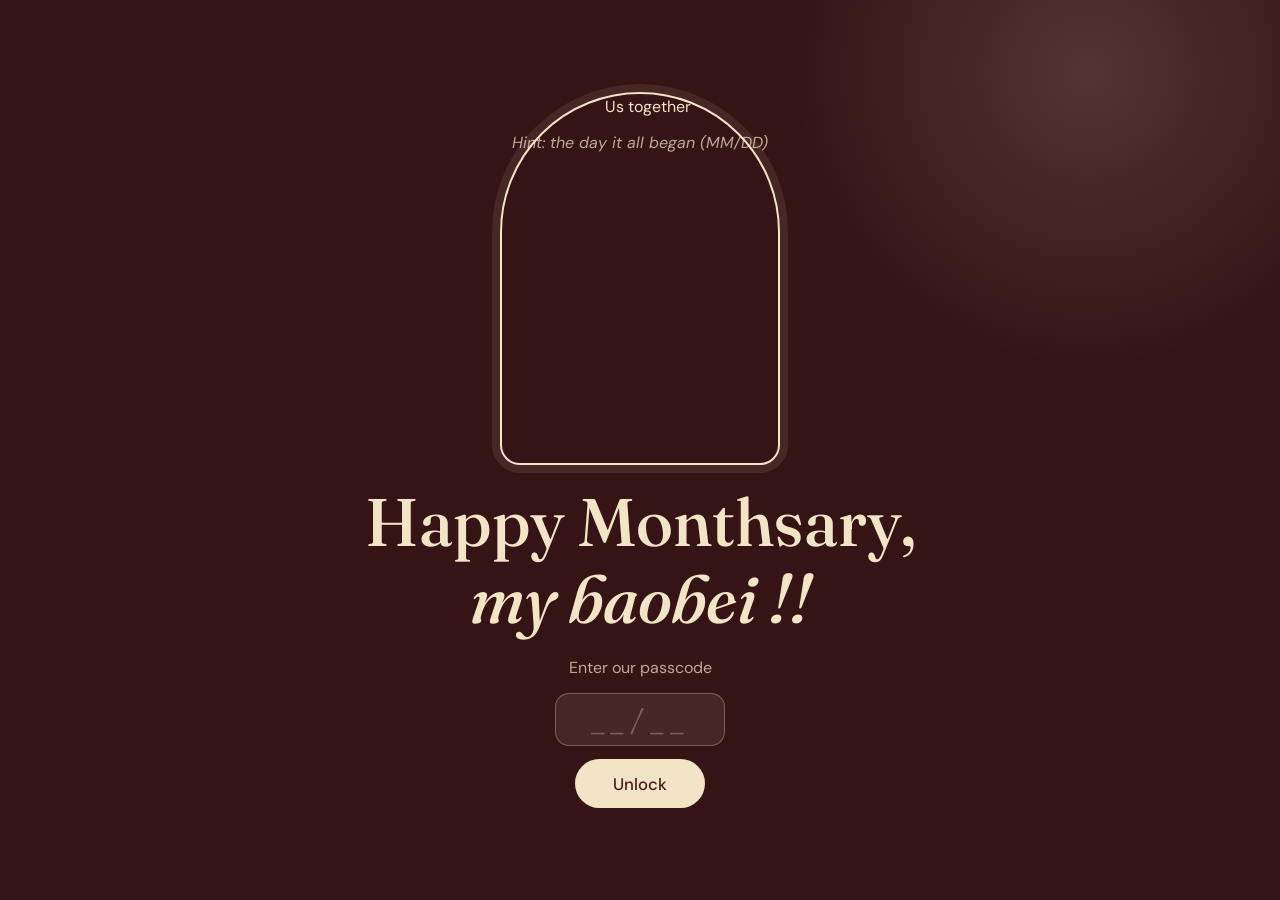
==== scrapbook.html @ 64e8ce2a "4th motmot" ====
<!DOCTYPE html>
<html lang="en">
<head>
<meta charset="UTF-8">
<meta name="viewport" content="width=device-width, initial-scale=1">
<title>our scrapbook</title>
<link href="https://fonts.googleapis.com/css2?family=Fraunces:ital,opsz,wght@0,9..144,500;1,9..144,500&family=DM+Sans:wght@400;500&family=Caveat:wght@500&display=swap" rel="stylesheet">
<link rel="stylesheet" href="style.css">
</head>
<body data-page="scrapbook" data-theme="night">
<main>
  <h1 class="page-title">our little scrapbook</h1>
  <p class="page-sub">ldr edition. tap a photo to see it bigger.</p>

  <section class="wall">
    <figure class="polaroid" tabindex="0" role="button" data-cap="Our first video call"><div class="ph"><img src="assets/scrapbook/call1.jpg" alt="Our first video call" onerror="this.remove()"></div><figcaption>Our first video call<small>Video call</small></figcaption></figure>
    <figure class="polaroid" tabindex="0" role="button" data-cap="Your sleepy face"><div class="ph"><img src="assets/scrapbook/call2.jpg" alt="Your sleepy face" onerror="this.remove()"></div><figcaption>Your sleepy face<small>Video call</small></figcaption></figure>
    <figure class="polaroid" tabindex="0" role="button" data-cap="We could not stop laughing"><div class="ph"><img src="assets/scrapbook/call3.jpg" alt="We could not stop laughing" onerror="this.remove()"></div><figcaption>We could not stop laughing<small>Video call</small></figcaption></figure>
    <figure class="polaroid" tabindex="0" role="button" data-cap="Funniest screenshot ever"><div class="ph"><img src="assets/scrapbook/call4.jpg" alt="Funniest screenshot ever" onerror="this.remove()"></div><figcaption>Funniest screenshot ever<small>Video call</small></figcaption></figure>
    <figure class="polaroid" tabindex="0" role="button" data-cap="Finally together"><div class="ph"><img src="assets/scrapbook/visit1.jpg" alt="Finally together" onerror="this.remove()"></div><figcaption>Finally together<small>Visit</small></figcaption></figure>
    <figure class="polaroid" tabindex="0" role="button" data-cap="Our favorite place"><div class="ph"><img src="assets/scrapbook/visit2.jpg" alt="Our favorite place" onerror="this.remove()"></div><figcaption>Our favorite place<small>Visit</small></figcaption></figure>
    <figure class="polaroid" tabindex="0" role="button" data-cap="Hand in hand"><div class="ph"><img src="assets/scrapbook/visit3.jpg" alt="Hand in hand" onerror="this.remove()"></div><figcaption>Hand in hand<small>Visit</small></figcaption></figure>
    <figure class="polaroid" tabindex="0" role="button" data-cap="Goodbye hugs"><div class="ph"><img src="assets/scrapbook/visit4.jpg" alt="Goodbye hugs" onerror="this.remove()"></div><figcaption>Goodbye hugs<small>Visit</small></figcaption></figure>
  </section>
</main>

<div class="lightbox" id="lb" hidden role="dialog" aria-label="Photo viewer">
  <figure><img id="lbImg" alt=""><figcaption id="lbCap"></figcaption></figure>
</div>

<script src="shared.js"></script>
<script>
const lb = document.getElementById('lb'), lbImg = document.getElementById('lbImg'), lbCap = document.getElementById('lbCap');
function openPhoto(el) {
  const img = el.querySelector('img');
  if (!img) return;                       // no photo added yet
  lbImg.src = img.src; lbCap.textContent = el.dataset.cap; lb.hidden = false;
}
document.querySelectorAll('.polaroid').forEach(f => {
  f.addEventListener('click', () => openPhoto(f));
  f.addEventListener('keydown', e => { if (e.key === 'Enter' || e.key === ' ') { e.preventDefault(); openPhoto(f); } });
});
lb.addEventListener('click', () => lb.hidden = true);
addEventListener('keydown', e => { if (e.key === 'Escape') lb.hidden = true; });
</script>
</body>
</html>
---- style.css ----
:root{
  --bg:#4b1b1e; --ink:#f2e5c5; --muted:rgba(242,229,197,.72); --soft:rgba(242,229,197,.09); --line:rgba(242,229,197,.3);
  --font-d:'Fraunces',serif; --font-b:'DM Sans',sans-serif; --font-h:'Caveat',cursive;
}
*{box-sizing:border-box;margin:0}
html{scroll-behavior:smooth}
body{background:var(--bg);color:var(--ink);font-family:var(--font-b);line-height:1.6;min-height:100vh;animation:pageIn .8s ease both;transition:opacity .6s}
body.leaving{opacity:0}
@keyframes pageIn{from{opacity:0}to{opacity:1}}
/* day / night lighting (follows Sydney time) */
body::before{content:"";position:fixed;inset:0;z-index:-1;pointer-events:none;transition:background 1.5s}
body[data-theme="night"]::before{background:radial-gradient(circle at 85% 8%,rgba(242,229,197,.16),transparent 22%),linear-gradient(rgba(0,0,0,.28),rgba(0,0,0,.28))}
body[data-theme="day"]::before{background:radial-gradient(circle at 85% 8%,rgba(255,196,110,.38),transparent 45%),linear-gradient(rgba(255,170,90,.06),transparent)}
h1,h2{font-family:var(--font-d);font-weight:500;line-height:1.15}
em{font-style:italic}
:focus-visible{outline:3px solid var(--ink);outline-offset:3px}
.btn{display:inline-block;background:var(--ink);color:var(--bg);border:0;padding:.85rem 2.4rem;font:500 1.05rem var(--font-b);border-radius:999px;cursor:pointer;text-decoration:none;transition:transform .2s}
.btn:hover{transform:translateY(-2px) scale(1.04)}

/* navbar */
.nav{position:sticky;top:0;z-index:10;display:flex;align-items:center;justify-content:space-between;gap:1rem;padding:.8rem 1.4rem;background:rgba(75,27,30,.88);backdrop-filter:blur(8px);border-bottom:1px solid var(--line)}
.nav .brand{font:italic 500 1.2rem var(--font-d)}
.nav .links{display:flex;gap:1.4rem;overflow-x:auto}
.nav a{color:var(--muted);text-decoration:none;white-space:nowrap;padding:.2rem 0;border-bottom:2px solid transparent}
.nav a:hover,.nav a.active{color:var(--ink);border-color:var(--ink)}
.mute{width:40px;height:40px;border-radius:50%;border:1px solid var(--line);background:transparent;color:var(--ink);font-size:1.05rem;cursor:pointer;flex:none}

main{max-width:980px;margin:0 auto;padding:3rem 1.2rem 4rem}
.page-title{font-size:clamp(2rem,6vw,3.2rem);text-align:center;margin-bottom:.4rem}
.page-sub{text-align:center;color:var(--muted);margin-bottom:2.4rem}
.divider{display:flex;align-items:center;gap:1rem;margin:3.2rem 0;color:var(--ink)}
.divider::before,.divider::after{content:"";flex:1;height:1px;background:var(--line)}
.next-wrap{text-align:center;margin-top:3.5rem}

/* cover */
.cover{min-height:100vh;min-height:100svh;display:flex;flex-direction:column;align-items:center;justify-content:center;gap:1.1rem;text-align:center;padding:2rem;overflow:hidden;position:relative}
.cover-photo{width:min(280px,66vw);aspect-ratio:3/4;object-fit:cover;border-radius:140px 140px 20px 20px;border:2px solid var(--ink);outline:8px solid var(--soft);animation:rise 1.2s .2s both}
.cover h1{font-size:clamp(2.2rem,8vw,4.2rem);animation:rise 1.2s .5s both}
.cover .hint{color:var(--muted);animation:rise 1.2s .8s both}
#lock{display:flex;flex-direction:column;align-items:center;gap:.8rem;animation:rise 1.2s 1s both}
#lock label{color:var(--muted)}
#code{width:170px;text-align:center;font:500 1.8rem var(--font-d);letter-spacing:.2em;padding:.5rem;background:var(--soft);color:var(--ink);border:1px solid var(--line);border-radius:14px}
#code::placeholder{color:var(--line)}
#code.shake{animation:shake .5s}
@keyframes rise{from{opacity:0;transform:translateY(24px)}to{opacity:1;transform:none}}
@keyframes shake{20%,60%{transform:translateX(-10px)}40%,80%{transform:translateX(10px)}}
.heart-float{position:absolute;bottom:-40px;font-size:1.4rem;opacity:.35;animation:floatUp linear infinite;pointer-events:none}
@keyframes floatUp{to{transform:translateY(-110vh) rotate(25deg)}}
.cover.opening>*:not(.bloom){animation:away .9s forwards}
@keyframes away{to{opacity:0;transform:translateY(-30px) scale(.96)}}
.bloom{position:absolute;inset:0;display:none;align-items:center;justify-content:center;font-size:6rem}
.cover.opening .bloom{display:flex;animation:bloom 1.4s both}
@keyframes bloom{0%{transform:scale(.2);opacity:0}50%{transform:scale(1.1);opacity:1}100%{transform:scale(1.6);opacity:.9}}

/* wrong password popup */
.modal{position:fixed;inset:0;z-index:50;display:flex;align-items:center;justify-content:center;background:rgba(20,5,6,.7)}
.modal[hidden]{display:none}
.modal .box{background:var(--ink);color:var(--bg);padding:2rem 2.4rem;border-radius:20px;text-align:center;animation:pop .35s cubic-bezier(.2,1.6,.4,1)}
.modal h3{font:500 1.6rem var(--font-d);margin-bottom:.3rem}
.modal .btn{background:var(--bg);color:var(--ink);margin-top:1rem;padding:.6rem 1.8rem}
@keyframes pop{from{transform:scale(.5);opacity:0}to{transform:none;opacity:1}}

/* together page */
.clocks{display:grid;grid-template-columns:1fr 1.3fr 1fr;gap:1rem;align-items:center}
.clock{border:1px solid var(--line);background:var(--soft);border-radius:20px;padding:1.4rem;text-align:center;display:flex;flex-direction:column;gap:.2rem}
.place,.date{color:var(--muted);font-size:.9rem}
.time{font:500 clamp(1.5rem,4vw,2.3rem) var(--font-d);font-variant-numeric:tabular-nums}
.together{text-align:center}
.count{display:flex;justify-content:center;gap:1.1rem;margin:.4rem 0}
.count b{display:block;font:italic 500 clamp(2.2rem,6vw,3.8rem) var(--font-d);line-height:1}
.count small{color:var(--muted)}
.theme-note{text-align:center;color:var(--muted);margin-top:1rem}
.distance{text-align:center;font-size:1.1rem;margin-bottom:1rem}
.distance b{font:italic 500 2.2rem var(--font-d)}
#map{height:420px;border-radius:20px;overflow:hidden;border:1px solid var(--line)}
.leaflet-tile{filter:sepia(.7) hue-rotate(-25deg) saturate(.7) brightness(.85)}
.leaflet-container{background:#3a1417}
.tip{background:var(--ink);color:var(--bg);border:0;font-weight:500}
.tip::before{display:none}
.plane{font-size:28px;line-height:1}
.leaflet-div-icon{background:none;border:0}

/* voice notes */
.notes{display:grid;gap:1rem;max-width:620px;margin:0 auto}
.note{border:1px solid var(--line);background:var(--soft);border-radius:18px;padding:1.1rem 1.3rem}
.note h3{font:italic 500 1.25rem var(--font-d);margin-bottom:.1rem}
.note p{color:var(--muted);font-size:.92rem;margin-bottom:.7rem}
audio{width:100%}

/* letter + video */
.envelope{position:relative;max-width:640px;margin:0 auto;background:var(--ink);color:var(--bg);border-radius:14px;padding:1.4rem;cursor:pointer;min-height:200px;overflow:hidden}
.flap{position:absolute;inset:0 0 auto 0;height:110px;background:#dcc89a;clip-path:polygon(0 0,100% 0,50% 100%);transition:transform .7s,opacity .7s;transform-origin:top}
.hint{position:absolute;left:0;right:0;top:130px;text-align:center;font-style:italic}
.letter{max-height:0;opacity:0;overflow:hidden;font:500 1.65rem/1.45 var(--font-h);transition:max-height 1.2s,opacity .8s .4s}
.letter p{margin-bottom:.8rem}
.envelope.open .flap{transform:rotateX(180deg);opacity:0}
.envelope.open .hint{display:none}
.envelope.open .letter{max-height:1200px;opacity:1}
video{display:block;width:100%;max-width:760px;margin:0 auto;border-radius:20px;border:1px solid var(--line);background:#000}
footer{text-align:center;color:var(--muted);margin-top:3rem}

/* scrapbook */
.wall{display:grid;grid-template-columns:repeat(auto-fill,minmax(220px,1fr));gap:2rem 1.6rem;padding:1rem 0}
.polaroid{position:relative;background:var(--ink);color:var(--bg);padding:10px 10px 14px;border-radius:3px;box-shadow:0 10px 24px rgba(0,0,0,.35);transform:rotate(var(--r,-2deg));transition:transform .3s;cursor:pointer}
.polaroid:nth-child(3n+1){--r:-3deg}.polaroid:nth-child(3n+2){--r:2deg}.polaroid:nth-child(3n){--r:-1deg}
.polaroid:hover,.polaroid:focus-visible{transform:rotate(0) scale(1.04);z-index:2}
.polaroid::before{content:"";position:absolute;top:-12px;left:50%;width:70px;height:22px;transform:translateX(-50%) rotate(-3deg);background:rgba(220,200,154,.75)}
.polaroid .ph{aspect-ratio:1;background:#dcc89a;display:flex;align-items:center;justify-content:center;text-align:center;font-size:.85rem;color:#8a6a5a;overflow:hidden}
.polaroid img{width:100%;height:100%;object-fit:cover;display:block}
.polaroid figcaption{font:500 1.35rem/1.2 var(--font-h);text-align:center;margin-top:.6rem}
.polaroid small{display:block;font:500 .72rem var(--font-b);color:#8a6a5a}
.wall-title{text-align:center;font:italic 500 1.5rem var(--font-d);margin:2.2rem 0 .6rem}
.lightbox{position:fixed;inset:0;z-index:60;background:rgba(20,5,6,.88);display:flex;align-items:center;justify-content:center;padding:1rem;animation:pageIn .3s}
.lightbox[hidden]{display:none}
.lightbox figure{background:var(--ink);color:var(--bg);padding:14px 14px 18px;border-radius:4px;max-width:min(92vw,560px)}
.lightbox img{display:block;max-width:100%;max-height:68vh;margin:auto}
.lightbox figcaption{font:500 1.6rem var(--font-h);text-align:center;margin-top:.6rem}

@media(max-width:720px){
  .wall{grid-template-columns:repeat(2,1fr);gap:1.6rem 1rem}
  .polaroid figcaption{font-size:1.1rem}
  .nav{padding:.6rem .8rem;gap:.6rem}.nav .links{gap:.9rem;font-size:.92rem}
  main{padding:2rem 1rem 3rem}
  .letter{font-size:1.4rem}

  .clocks{grid-template-columns:1fr}.together{order:-1}
  #map{height:340px}.nav .brand{display:none}
}
@media(prefers-reduced-motion:reduce){*{animation:none!important;transition:none!important}}
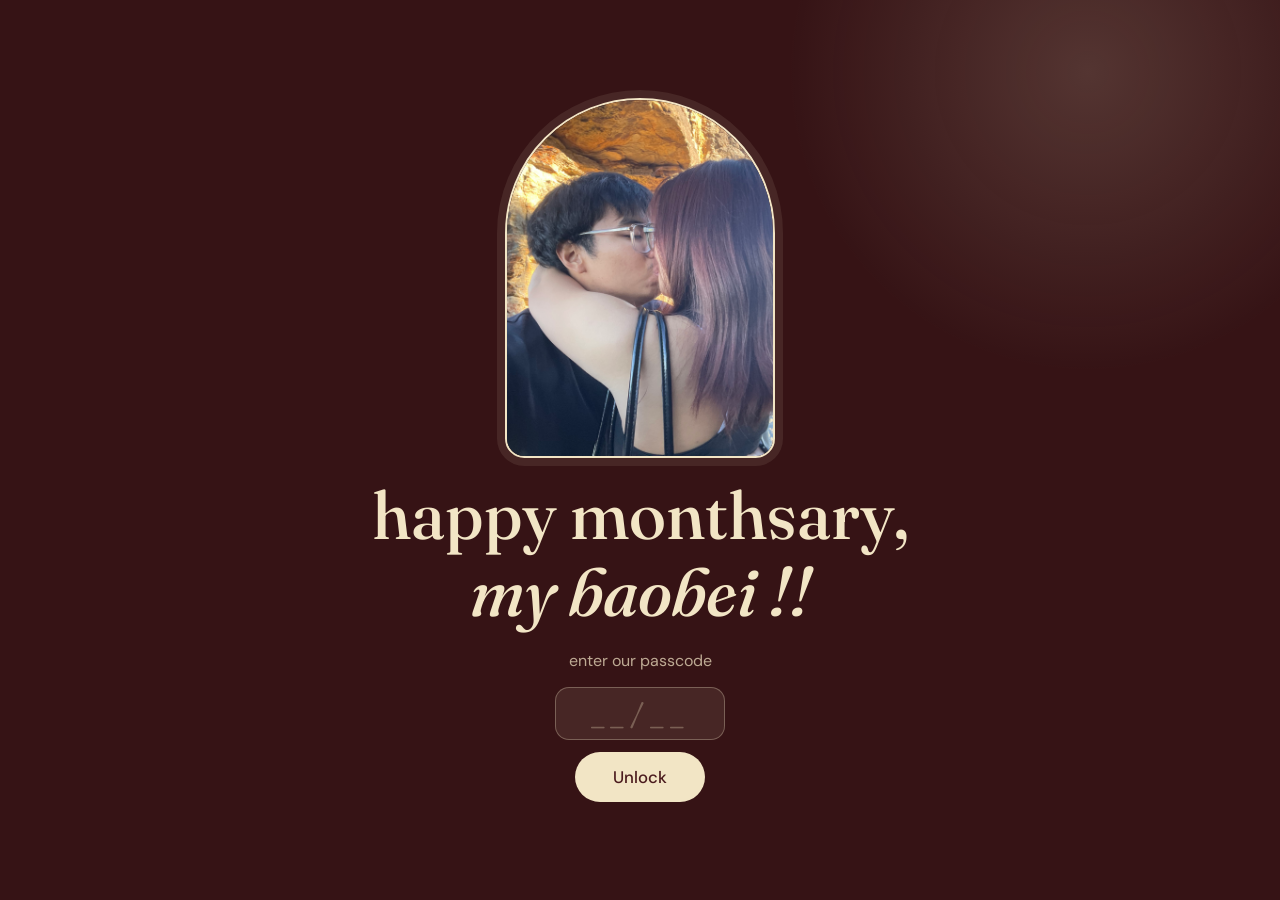
==== commit 30d8433d: "update" ====
--- a/scrapbook.html
+++ b/scrapbook.html
@@ -13,14 +13,14 @@
   <p class="page-sub">ldr edition. tap a photo to see it bigger.</p>
 
   <section class="wall">
-    <figure class="polaroid" tabindex="0" role="button" data-cap="Our first video call"><div class="ph"><img src="assets/scrapbook/call1.jpg" alt="Our first video call" onerror="this.remove()"></div><figcaption>Our first video call<small>Video call</small></figcaption></figure>
-    <figure class="polaroid" tabindex="0" role="button" data-cap="Your sleepy face"><div class="ph"><img src="assets/scrapbook/call2.jpg" alt="Your sleepy face" onerror="this.remove()"></div><figcaption>Your sleepy face<small>Video call</small></figcaption></figure>
-    <figure class="polaroid" tabindex="0" role="button" data-cap="We could not stop laughing"><div class="ph"><img src="assets/scrapbook/call3.jpg" alt="We could not stop laughing" onerror="this.remove()"></div><figcaption>We could not stop laughing<small>Video call</small></figcaption></figure>
-    <figure class="polaroid" tabindex="0" role="button" data-cap="Funniest screenshot ever"><div class="ph"><img src="assets/scrapbook/call4.jpg" alt="Funniest screenshot ever" onerror="this.remove()"></div><figcaption>Funniest screenshot ever<small>Video call</small></figcaption></figure>
-    <figure class="polaroid" tabindex="0" role="button" data-cap="Finally together"><div class="ph"><img src="assets/scrapbook/visit1.jpg" alt="Finally together" onerror="this.remove()"></div><figcaption>Finally together<small>Visit</small></figcaption></figure>
-    <figure class="polaroid" tabindex="0" role="button" data-cap="Our favorite place"><div class="ph"><img src="assets/scrapbook/visit2.jpg" alt="Our favorite place" onerror="this.remove()"></div><figcaption>Our favorite place<small>Visit</small></figcaption></figure>
-    <figure class="polaroid" tabindex="0" role="button" data-cap="Hand in hand"><div class="ph"><img src="assets/scrapbook/visit3.jpg" alt="Hand in hand" onerror="this.remove()"></div><figcaption>Hand in hand<small>Visit</small></figcaption></figure>
-    <figure class="polaroid" tabindex="0" role="button" data-cap="Goodbye hugs"><div class="ph"><img src="assets/scrapbook/visit4.jpg" alt="Goodbye hugs" onerror="this.remove()"></div><figcaption>Goodbye hugs<small>Visit</small></figcaption></figure>
+    <figure class="polaroid" tabindex="0" role="button" data-cap="Our first video call"><div class="ph"><img src="assets/scrapbook/call1.jpg" alt="Our first video call" onerror="this.remove()"></div><figcaption>video call natin sa perth</figcaption></figure>
+    <figure class="polaroid" tabindex="0" role="button" data-cap="Your sleepy face"><div class="ph"><img src="assets/scrapbook/call2.jpg" alt="Your sleepy face" onerror="this.remove()"></div><figcaption>first virtual date</figcaption></figure>
+    <figure class="polaroid" tabindex="0" role="button" data-cap="We could not stop laughing"><div class="ph"><img src="assets/scrapbook/call3.jpg" alt="We could not stop laughing" onerror="this.remove()"></div><figcaption>second virtual date</figcaption></figure>
+    <figure class="polaroid" tabindex="0" role="button" data-cap="Funniest screenshot ever"><div class="ph"><img src="assets/scrapbook/call4.jpg" alt="Funniest screenshot ever" onerror="this.remove()"></div><figcaption>first face mask</figcaption></figure>
+    <figure class="polaroid" tabindex="0" role="button" data-cap="Finally together"><div class="ph"><img src="assets/scrapbook/visit1.jpg" alt="Finally together" onerror="this.remove()"></div><figcaption>first homecook dinner</figcaption></figure>
+    <figure class="polaroid" tabindex="0" role="button" data-cap="Our favorite place"><div class="ph"><img src="assets/scrapbook/visit2.jpg" alt="Our favorite place" onerror="this.remove()"></div><figcaption>nakatulog si milo</figcaption></figure>
+    <figure class="polaroid" tabindex="0" role="button" data-cap="Hand in hand"><div class="ph"><img src="assets/scrapbook/visit3.jpg" alt="Hand in hand" onerror="this.remove()"></div><figcaption>favorite sleeping photo</figcaption></figure>
+    <figure class="polaroid" tabindex="0" role="button" data-cap="Goodbye hugs"><div class="ph"><img src="assets/scrapbook/visit4.jpg" alt="Goodbye hugs" onerror="this.remove()"></div><figcaption>ligo ni daga</figcaption></figure>
   </section>
 </main>
 
--- a/style.css
+++ b/style.css
@@ -34,9 +34,8 @@
 
 /* cover */
 .cover{min-height:100vh;min-height:100svh;display:flex;flex-direction:column;align-items:center;justify-content:center;gap:1.1rem;text-align:center;padding:2rem;overflow:hidden;position:relative}
-.cover-photo{width:min(280px,66vw);aspect-ratio:3/4;object-fit:cover;border-radius:140px 140px 20px 20px;border:2px solid var(--ink);outline:8px solid var(--soft);animation:rise 1.2s .2s both}
-.cover h1{font-size:clamp(2.2rem,8vw,4.2rem);animation:rise 1.2s .5s both}
-.cover .hint{color:var(--muted);animation:rise 1.2s .8s both}
+.cover-photo{width:min(280px,66vw,calc(40svh * .75));aspect-ratio:3/4;object-fit:cover;object-position:20% 20%;border-radius:140px 140px 20px 20px;border:2px solid var(--ink);box-shadow:0 0 0 8px var(--soft);animation:rise 1.2s .2s both}.cover h1{font-size:clamp(2.2rem,8vw,4.2rem);animation:rise 1.2s .5s both}
+#lock .hint{color:var(--muted);font-size:.9rem;margin-top:-.5rem}
 #lock{display:flex;flex-direction:column;align-items:center;gap:.8rem;animation:rise 1.2s 1s both}
 #lock label{color:var(--muted)}
 #code{width:170px;text-align:center;font:500 1.8rem var(--font-d);letter-spacing:.2em;padding:.5rem;background:var(--soft);color:var(--ink);border:1px solid var(--line);border-radius:14px}
@@ -90,7 +89,7 @@
 /* letter + video */
 .envelope{position:relative;max-width:640px;margin:0 auto;background:var(--ink);color:var(--bg);border-radius:14px;padding:1.4rem;cursor:pointer;min-height:200px;overflow:hidden}
 .flap{position:absolute;inset:0 0 auto 0;height:110px;background:#dcc89a;clip-path:polygon(0 0,100% 0,50% 100%);transition:transform .7s,opacity .7s;transform-origin:top}
-.hint{position:absolute;left:0;right:0;top:130px;text-align:center;font-style:italic}
+.envelope .hint{position:absolute;left:0;right:0;top:130px;text-align:center;font-style:italic}
 .letter{max-height:0;opacity:0;overflow:hidden;font:500 1.65rem/1.45 var(--font-h);transition:max-height 1.2s,opacity .8s .4s}
 .letter p{margin-bottom:.8rem}
 .envelope.open .flap{transform:rotateX(180deg);opacity:0}
@@ -116,6 +115,18 @@
 .lightbox img{display:block;max-width:100%;max-height:68vh;margin:auto}
 .lightbox figcaption{font:500 1.6rem var(--font-h);text-align:center;margin-top:.6rem}
 
+/* song / cover page */
+.vinyl{width:min(280px,72vw);aspect-ratio:1;margin:0 auto 1.6rem;border-radius:50%;position:relative;background:repeating-radial-gradient(circle,#1b0a0b 0 2px,#2a1214 2px 4px);box-shadow:0 18px 40px rgba(0,0,0,.45);animation:spin 7s linear infinite;animation-play-state:paused}
+.vinyl.playing{animation-play-state:running}
+.vinyl::after{content:"";position:absolute;inset:0;border-radius:50%;background:conic-gradient(from 30deg,transparent 0 20%,rgba(242,229,197,.1) 25%,transparent 30% 70%,rgba(242,229,197,.1) 75%,transparent 80%)}
+.vinyl .label{position:absolute;inset:32%;border-radius:50%;background:var(--ink) center/cover;border:3px solid var(--bg);z-index:1}
+.vinyl .label::after{content:"";position:absolute;left:50%;top:50%;width:12%;height:12%;transform:translate(-50%,-50%);border-radius:50%;background:var(--bg)}
+@keyframes spin{to{transform:rotate(360deg)}}
+.song-card{max-width:560px;margin:0 auto;text-align:center}
+.song-card h2{font:italic 500 1.7rem var(--font-d)}
+.song-card .by{color:var(--muted);margin-bottom:1rem}
+.song-card .dedication{font:500 1.5rem/1.4 var(--font-h);margin:1.2rem 0}
+
 @media(max-width:720px){
   .wall{grid-template-columns:repeat(2,1fr);gap:1.6rem 1rem}
   .polaroid figcaption{font-size:1.1rem}
@@ -124,6 +135,6 @@
   .letter{font-size:1.4rem}
 
   .clocks{grid-template-columns:1fr}.together{order:-1}
-  #map{height:340px}.nav .brand{display:none}
+  #map{height:340px}
 }
 @media(prefers-reduced-motion:reduce){*{animation:none!important;transition:none!important}}
